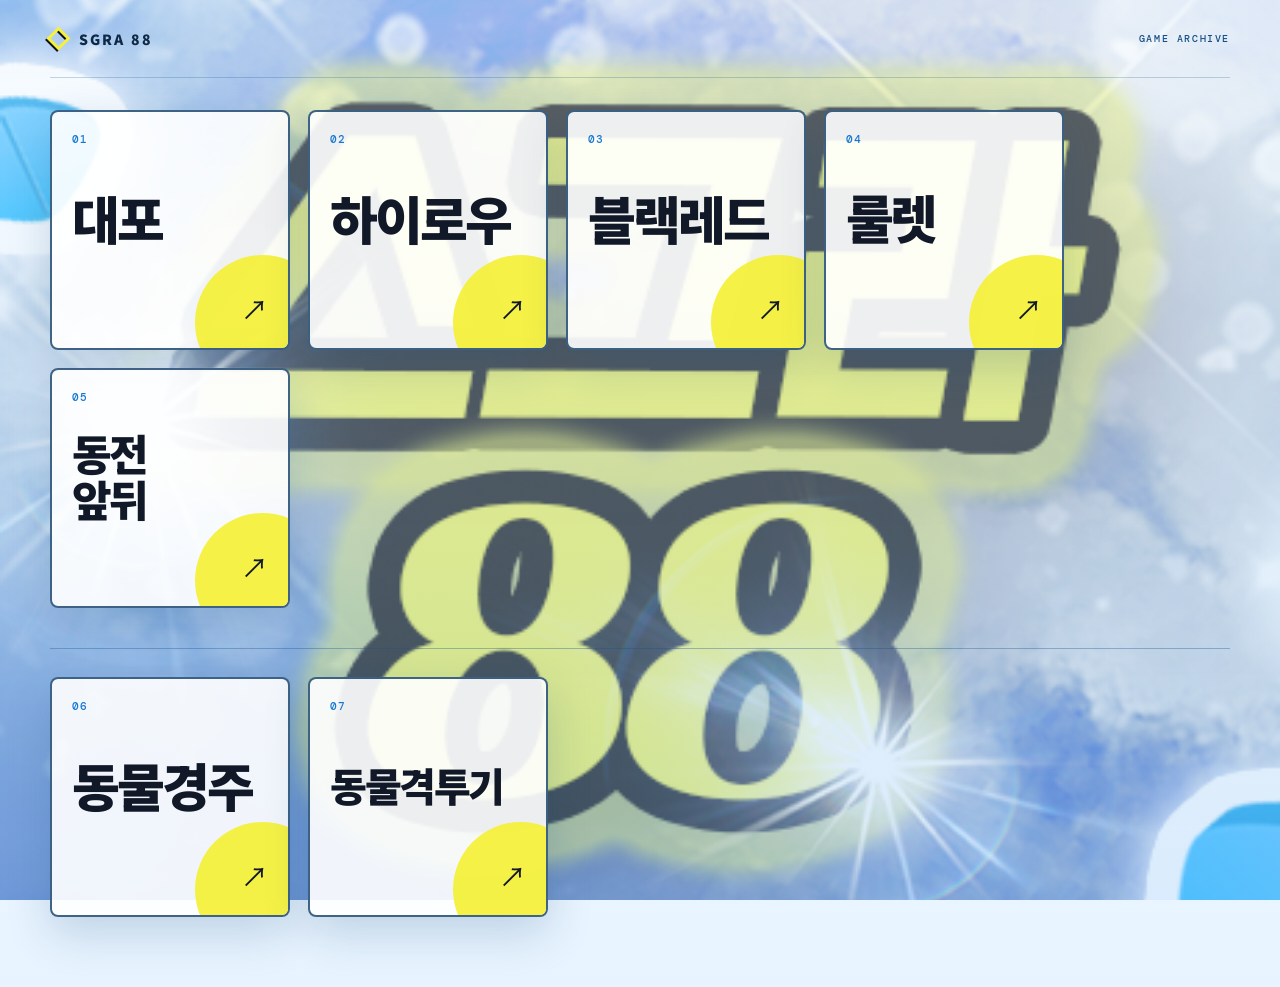
==== index.html @ 83e53ec9 "Rename wheel game to roulette" ====
<!doctype html>
<html lang="ko">
<head>
  <meta charset="UTF-8">
  <meta name="viewport" content="width=device-width,initial-scale=1">
  <meta name="theme-color" content="#8ec5ff">
  <meta name="description" content="스그라88의 브라우저 미니게임 모음">
  <meta property="og:title" content="SGRA 88 — Mini Games">
  <meta property="og:description" content="스그라88 미니게임 대포를 플레이하세요.">
  <meta property="og:type" content="website">
  <meta property="og:image" content="https://namharu.github.io/sgra88/og.png?v=2">
  <title>SGRA 88 — Mini Games</title>
  <link rel="stylesheet" href="hub-sgra88.css?v=square-grid-1">
</head>
<body>
  <main class="hub">
    <header>
      <a class="logo" href="./"><span></span>SGRA 88</a>
      <p>GAME ARCHIVE</p>
    </header>
    <section class="library" aria-label="게임 목록">
      <a class="game-title" href="games/cannon/" aria-label="대포 게임 시작">
        <span class="number">01</span>
        <span class="name">대포</span>
        <span class="arrow" aria-hidden="true">↗</span>
      </a>
      <a class="game-title" href="games/highlow/" aria-label="하이로우 게임 시작">
        <span class="number">02</span>
        <span class="name">하이로우</span>
        <span class="arrow" aria-hidden="true">↗</span>
      </a>
      <a class="game-title" href="games/blackred/" aria-label="블랙레드 게임 시작">
        <span class="number">03</span>
        <span class="name">블랙레드</span>
        <span class="arrow" aria-hidden="true">↗</span>
      </a>
      <a class="game-title wheel-title" href="games/wheel/" aria-label="룰렛 게임 시작">
        <span class="number">04</span>
        <span class="name">룰렛</span>
        <span class="arrow" aria-hidden="true">↗</span>
      </a>
      <a class="game-title coin-title" href="games/coin/" aria-label="동전 앞뒤 게임 시작">
        <span class="number">05</span>
        <span class="name">동전<br>앞뒤</span>
        <span class="arrow" aria-hidden="true">↗</span>
      </a>
    </section>
    <div class="archive-divider" aria-hidden="true"></div>
    <section class="featured-library" aria-label="동물경주 게임">
      <a class="game-title race-title" href="games/race/" aria-label="동물경주 게임 시작">
        <span class="number">06</span>
        <span class="name">동물경주</span>
        <span class="arrow" aria-hidden="true">↗</span>
      </a>
      <a class="game-title cliff-title" href="games/cliff/" aria-label="동물격투기 게임 시작">
        <span class="number">07</span>
        <span class="name">동물격투기</span>
        <span class="arrow" aria-hidden="true">↗</span>
      </a>
    </section>
  </main>
</body>
</html>
---- hub-sgra88.css ----
@import url("https://fonts.googleapis.com/css2?family=DM+Mono:wght@400;500&family=Noto+Sans+KR:wght@500;700;900&display=swap");

:root {
  --ink: #111827;
  --blue: #1677d2;
  --yellow: #f5f13d;
  --line: rgba(10, 70, 135, 0.22);
}

* { box-sizing: border-box; }
html, body { min-height: 100%; }

body {
  margin: 0;
  color: var(--ink);
  background:
    linear-gradient(rgba(229, 244, 255, 0.32), rgba(185, 222, 255, 0.34)),
    url("og.png?v=sgra88-2") center / cover fixed;
  font-family: "Noto Sans KR", system-ui, sans-serif;
}

body::before {
  content: "";
  position: fixed;
  inset: 0;
  pointer-events: none;
  background: linear-gradient(180deg, rgba(255,255,255,.1), rgba(51,140,220,.08));
}

.hub {
  position: relative;
  width: min(1180px, calc(100% - 40px));
  min-height: 100vh;
  margin: auto;
}

header {
  height: 78px;
  display: flex;
  align-items: center;
  justify-content: space-between;
  border-bottom: 1px solid rgba(20, 83, 145, .24);
}

header p {
  margin: 0;
  color: #164f85;
  font: 500 10px "DM Mono", monospace;
  letter-spacing: .16em;
}

.logo {
  display: flex;
  align-items: center;
  gap: 12px;
  color: #0e2945;
  font-size: 14px;
  font-weight: 900;
  letter-spacing: .14em;
  text-decoration: none;
}

.logo span {
  width: 17px;
  height: 17px;
  border: 3px solid var(--yellow);
  transform: rotate(45deg);
  filter: drop-shadow(0 2px 0 #111);
}

.library {
  display: grid;
  grid-template-columns: repeat(auto-fill, minmax(210px, 240px));
  grid-auto-rows: 240px;
  gap: 18px;
  align-content: start;
  padding: 32px 0;
}

.archive-divider {
  height: 1px;
  margin: 8px 0 28px;
  border-top: 1px solid rgba(20, 83, 145, .35);
}

.featured-library {
  display: grid;
  grid-template-columns: repeat(2, 240px);
  grid-auto-rows: 240px;
  gap: 18px;
  padding-bottom: 70px;
}
.featured-library .game-title { width: 240px; height: 240px; }

.race-title::before { background: #ff8b61; }
.cliff-title::before { background: #8f7bea; }
.cliff-title .name { font-size: 40px; line-height: 1.05; }
.wheel-title::before { background: #56e0d4; }
.wheel-title .name { font-size: 52px; line-height: 1.05; letter-spacing: -.07em; }
.coin-title::before { background: #ffbd35; }
.coin-title .name { font-size: 43px; line-height: 1.05; }

.game-title {
  position: relative;
  display: grid;
  grid-template-rows: auto 1fr auto;
  padding: 20px;
  border: 2px solid rgba(16, 61, 103, .8);
  border-radius: 8px;
  color: var(--ink);
  background: rgba(255, 255, 255, .9);
  text-decoration: none;
  box-shadow: 0 16px 45px rgba(22, 72, 120, .2);
  overflow: hidden;
  transition: transform .2s ease, box-shadow .2s ease;
}

.game-title::before {
  content: "";
  position: absolute;
  right: -42px;
  bottom: -42px;
  width: 135px;
  height: 135px;
  border-radius: 50%;
  background: var(--yellow);
  opacity: .95;
}

.game-title:hover,
.game-title:focus-visible {
  transform: translateY(-6px);
  box-shadow: 0 24px 55px rgba(22, 72, 120, .3);
  outline: 3px solid rgba(245, 241, 61, .65);
  outline-offset: 3px;
}

.game-title span { position: relative; z-index: 1; }
.number { color: var(--blue); font: 500 11px "DM Mono", monospace; letter-spacing: .12em; }
.name { align-self: center; font-size: 52px; font-weight: 900; letter-spacing: -.06em; }
.arrow { justify-self: end; font-size: 27px; transition: transform .2s ease; }
.game-title:hover .arrow { transform: translate(4px, -4px); }

@media (max-width: 580px) {
  .hub { width: calc(100% - 24px); }
  header { height: 66px; }
  header p { display: none; }
  .library {
    grid-template-columns: repeat(2, minmax(0, 1fr));
    grid-auto-rows: auto;
    gap: 10px;
    padding-top: 18px;
  }
  .archive-divider { margin: 8px 0 18px; }
  .featured-library { grid-template-columns: repeat(2, minmax(0, 1fr)); grid-auto-rows: auto; padding-bottom: 32px; }
  .featured-library .game-title { width: auto; height: auto; aspect-ratio: 1; }
  .game-title { aspect-ratio: 1; padding: 15px; }
  .name { font-size: clamp(32px, 12vw, 48px); }
}
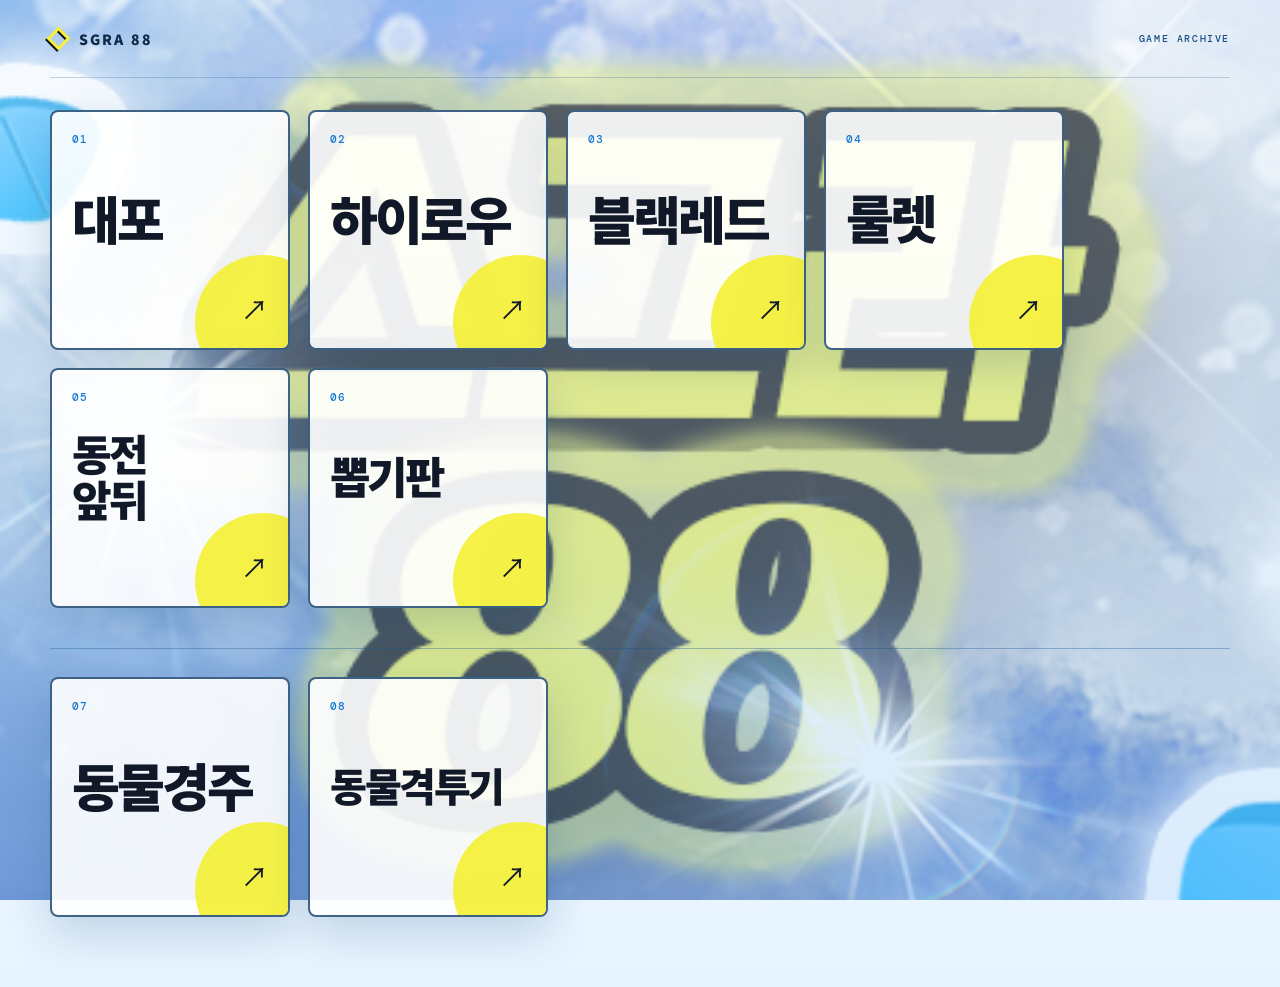
==== commit 8786424e: "Add lucky draw board game" ====
--- a/index.html
+++ b/index.html
@@ -10,7 +10,7 @@
   <meta property="og:type" content="website">
   <meta property="og:image" content="https://namharu.github.io/sgra88/og.png?v=2">
   <title>SGRA 88 — Mini Games</title>
-  <link rel="stylesheet" href="hub-sgra88.css?v=square-grid-1">
+  <link rel="stylesheet" href="hub-sgra88.css?v=square-grid-2">
 </head>
 <body>
   <main class="hub">
@@ -44,16 +44,21 @@
         <span class="name">동전<br>앞뒤</span>
         <span class="arrow" aria-hidden="true">↗</span>
       </a>
+      <a class="game-title draw-title" href="games/draw/" aria-label="뽑기판 게임 시작">
+        <span class="number">06</span>
+        <span class="name">뽑기판</span>
+        <span class="arrow" aria-hidden="true">↗</span>
+      </a>
     </section>
     <div class="archive-divider" aria-hidden="true"></div>
     <section class="featured-library" aria-label="동물경주 게임">
       <a class="game-title race-title" href="games/race/" aria-label="동물경주 게임 시작">
-        <span class="number">06</span>
+        <span class="number">07</span>
         <span class="name">동물경주</span>
         <span class="arrow" aria-hidden="true">↗</span>
       </a>
       <a class="game-title cliff-title" href="games/cliff/" aria-label="동물격투기 게임 시작">
-        <span class="number">07</span>
+        <span class="number">08</span>
         <span class="name">동물격투기</span>
         <span class="arrow" aria-hidden="true">↗</span>
       </a>
--- a/hub-sgra88.css
+++ b/hub-sgra88.css
@@ -99,6 +99,8 @@
 .wheel-title .name { font-size: 52px; line-height: 1.05; letter-spacing: -.07em; }
 .coin-title::before { background: #ffbd35; }
 .coin-title .name { font-size: 43px; line-height: 1.05; }
+.draw-title::before { background: #ff6fae; }
+.draw-title .name { font-size: 44px; line-height: 1.05; }
 
 .game-title {
   position: relative;
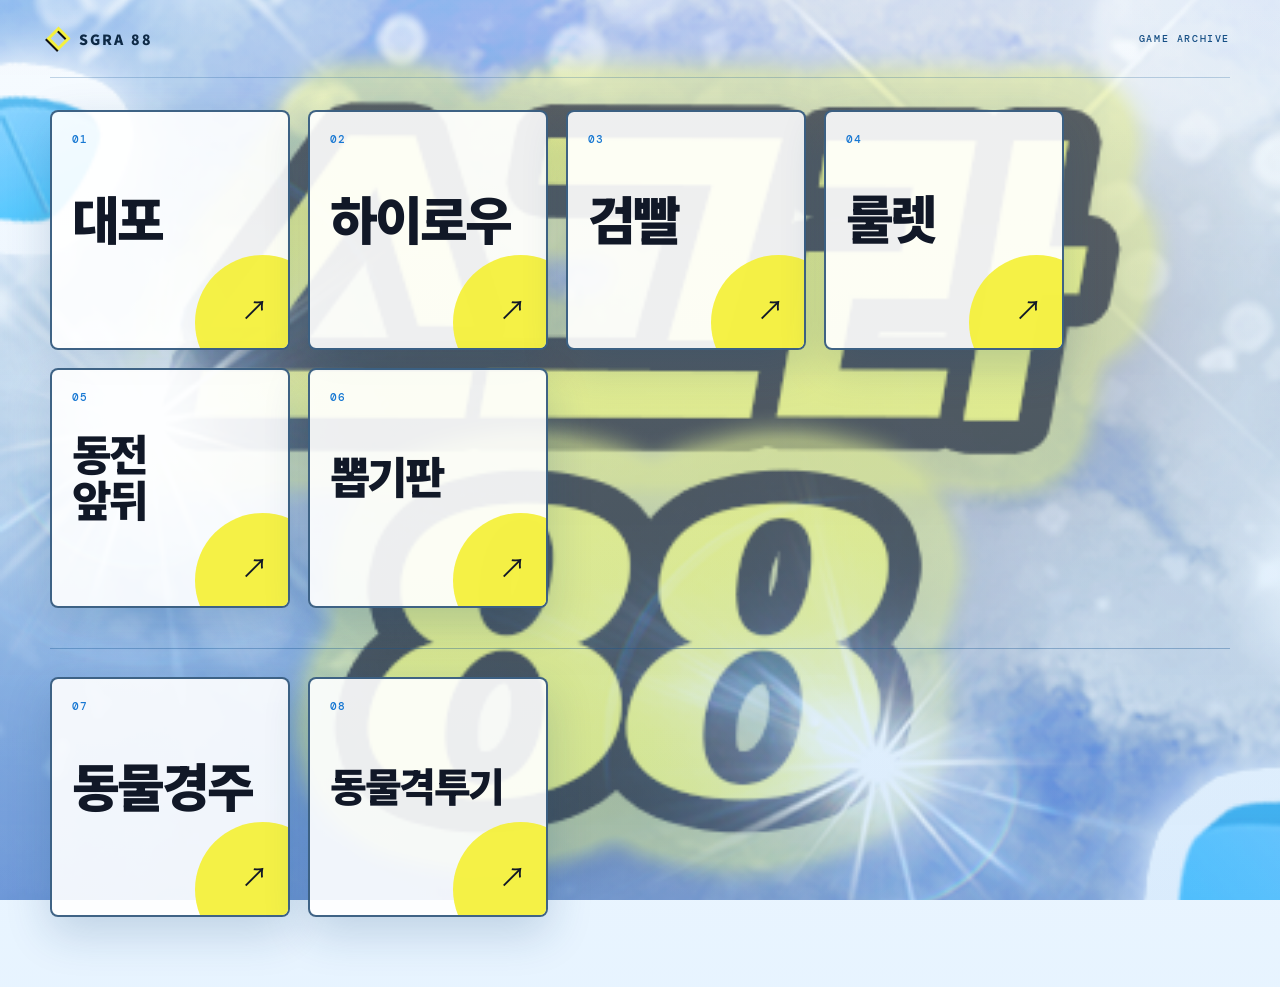
==== commit 039a1aa4: "Apply unified dark game panels" ====
--- a/index.html
+++ b/index.html
@@ -29,9 +29,9 @@
         <span class="name">하이로우</span>
         <span class="arrow" aria-hidden="true">↗</span>
       </a>
-      <a class="game-title" href="games/blackred/" aria-label="블랙레드 게임 시작">
+      <a class="game-title" href="games/blackred/" aria-label="검빨 게임 시작">
         <span class="number">03</span>
-        <span class="name">블랙레드</span>
+        <span class="name">검빨</span>
         <span class="arrow" aria-hidden="true">↗</span>
       </a>
       <a class="game-title wheel-title" href="games/wheel/" aria-label="룰렛 게임 시작">
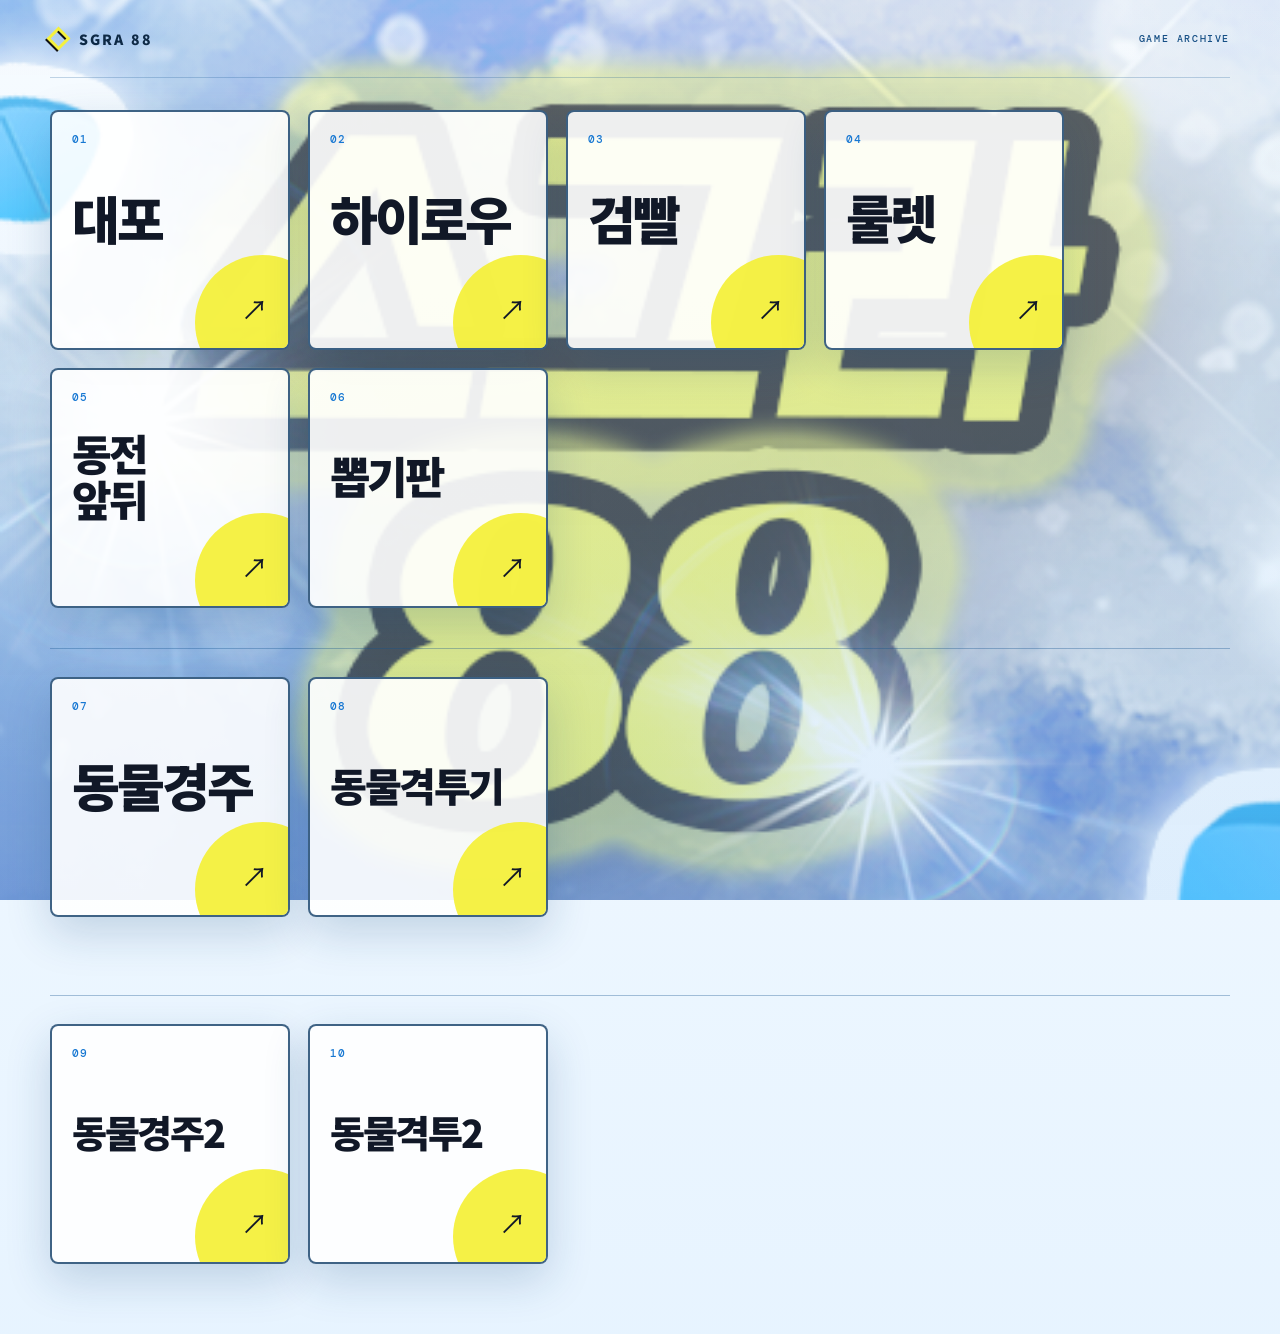
==== commit f1231f82: "Add Animal Race 2 and Animal Battle 2" ====
--- a/index.html
+++ b/index.html
@@ -10,7 +10,7 @@
   <meta property="og:type" content="website">
   <meta property="og:image" content="https://namharu.github.io/sgra88/og.png?v=2">
   <title>SGRA 88 — Mini Games</title>
-  <link rel="stylesheet" href="hub-sgra88.css?v=square-grid-2">
+  <link rel="stylesheet" href="hub-sgra88.css?v=square-grid-3">
 </head>
 <body>
   <main class="hub">
@@ -63,6 +63,19 @@
         <span class="arrow" aria-hidden="true">↗</span>
       </a>
     </section>
+    <div class="archive-divider" aria-hidden="true"></div>
+    <section class="featured-library animal-series-two" aria-label="동물 시리즈 2">
+      <a class="game-title race2-title" href="games/race2/" aria-label="동물경주2 게임 시작">
+        <span class="number">09</span>
+        <span class="name">동물경주2</span>
+        <span class="arrow" aria-hidden="true">↗</span>
+      </a>
+      <a class="game-title cliff2-title" href="games/cliff2/" aria-label="동물격투2 게임 시작">
+        <span class="number">10</span>
+        <span class="name">동물격투2</span>
+        <span class="arrow" aria-hidden="true">↗</span>
+      </a>
+    </section>
   </main>
 </body>
 </html>
--- a/hub-sgra88.css
+++ b/hub-sgra88.css
@@ -95,6 +95,11 @@
 .race-title::before { background: #ff8b61; }
 .cliff-title::before { background: #8f7bea; }
 .cliff-title .name { font-size: 40px; line-height: 1.05; }
+.race2-title::before { background: #47d8c5; }
+.cliff2-title::before { background: #ff6b6b; }
+.race2-title .name,
+.cliff2-title .name { font-size: 38px; line-height: 1.05; }
+.animal-series-two { padding-bottom: 70px; }
 .wheel-title::before { background: #56e0d4; }
 .wheel-title .name { font-size: 52px; line-height: 1.05; letter-spacing: -.07em; }
 .coin-title::before { background: #ffbd35; }
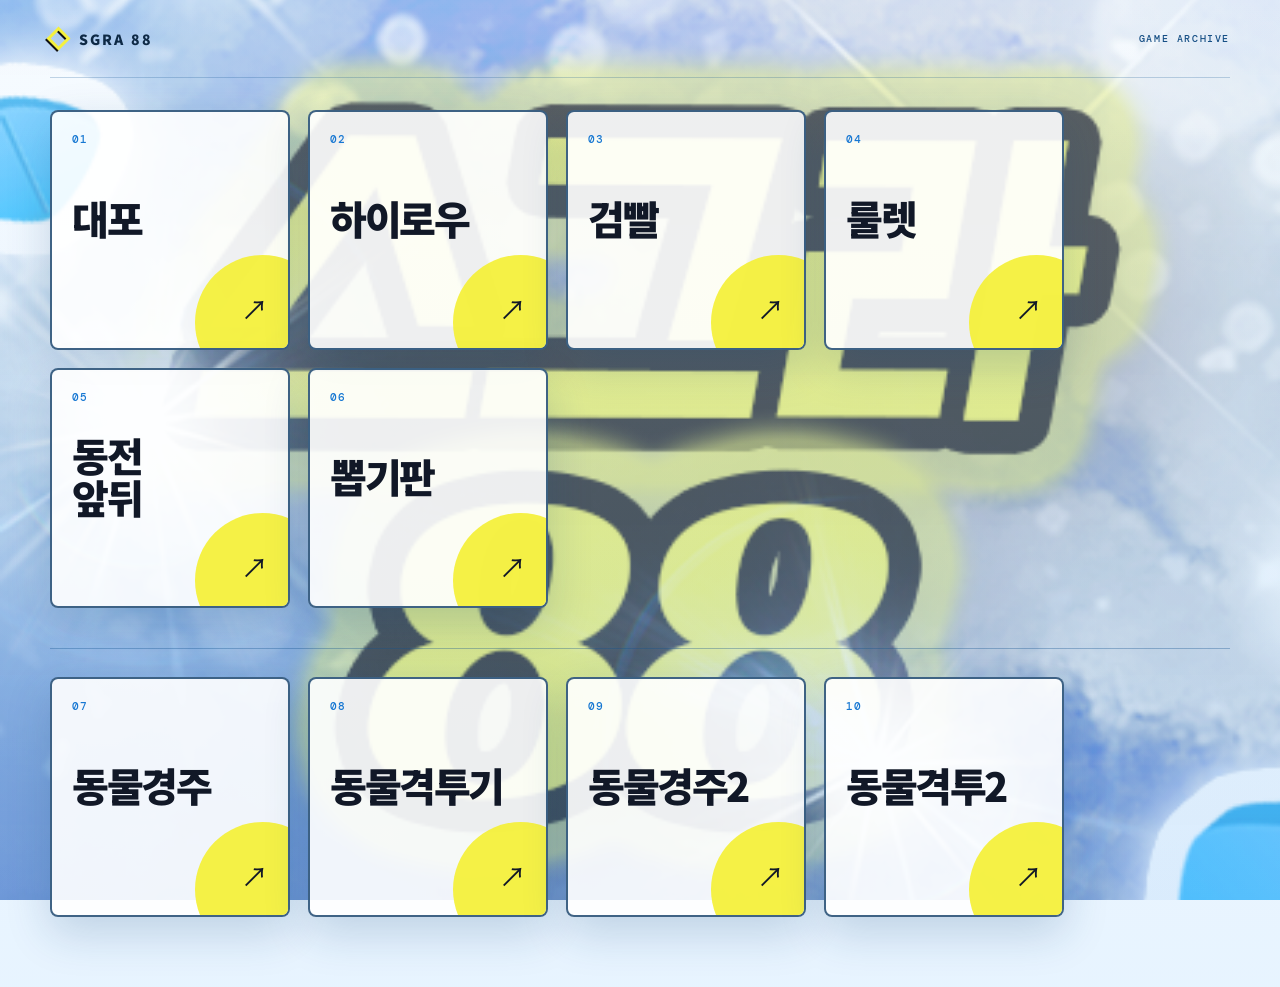
==== commit ade31fbe: "Align animal games and unify title sizes" ====
--- a/index.html
+++ b/index.html
@@ -10,7 +10,7 @@
   <meta property="og:type" content="website">
   <meta property="og:image" content="https://namharu.github.io/sgra88/og.png?v=2">
   <title>SGRA 88 — Mini Games</title>
-  <link rel="stylesheet" href="hub-sgra88.css?v=square-grid-3">
+  <link rel="stylesheet" href="hub-sgra88.css?v=square-grid-4">
 </head>
 <body>
   <main class="hub">
@@ -62,9 +62,6 @@
         <span class="name">동물격투기</span>
         <span class="arrow" aria-hidden="true">↗</span>
       </a>
-    </section>
-    <div class="archive-divider" aria-hidden="true"></div>
-    <section class="featured-library animal-series-two" aria-label="동물 시리즈 2">
       <a class="game-title race2-title" href="games/race2/" aria-label="동물경주2 게임 시작">
         <span class="number">09</span>
         <span class="name">동물경주2</span>
--- a/hub-sgra88.css
+++ b/hub-sgra88.css
@@ -85,7 +85,7 @@
 
 .featured-library {
   display: grid;
-  grid-template-columns: repeat(2, 240px);
+  grid-template-columns: repeat(4, 240px);
   grid-auto-rows: 240px;
   gap: 18px;
   padding-bottom: 70px;
@@ -94,18 +94,11 @@
 
 .race-title::before { background: #ff8b61; }
 .cliff-title::before { background: #8f7bea; }
-.cliff-title .name { font-size: 40px; line-height: 1.05; }
 .race2-title::before { background: #47d8c5; }
 .cliff2-title::before { background: #ff6b6b; }
-.race2-title .name,
-.cliff2-title .name { font-size: 38px; line-height: 1.05; }
-.animal-series-two { padding-bottom: 70px; }
 .wheel-title::before { background: #56e0d4; }
-.wheel-title .name { font-size: 52px; line-height: 1.05; letter-spacing: -.07em; }
 .coin-title::before { background: #ffbd35; }
-.coin-title .name { font-size: 43px; line-height: 1.05; }
 .draw-title::before { background: #ff6fae; }
-.draw-title .name { font-size: 44px; line-height: 1.05; }
 
 .game-title {
   position: relative;
@@ -144,7 +137,7 @@
 
 .game-title span { position: relative; z-index: 1; }
 .number { color: var(--blue); font: 500 11px "DM Mono", monospace; letter-spacing: .12em; }
-.name { align-self: center; font-size: 52px; font-weight: 900; letter-spacing: -.06em; }
+.name { align-self: center; font-size: 40px; line-height: 1.05; font-weight: 900; letter-spacing: -.06em; }
 .arrow { justify-self: end; font-size: 27px; transition: transform .2s ease; }
 .game-title:hover .arrow { transform: translate(4px, -4px); }
 
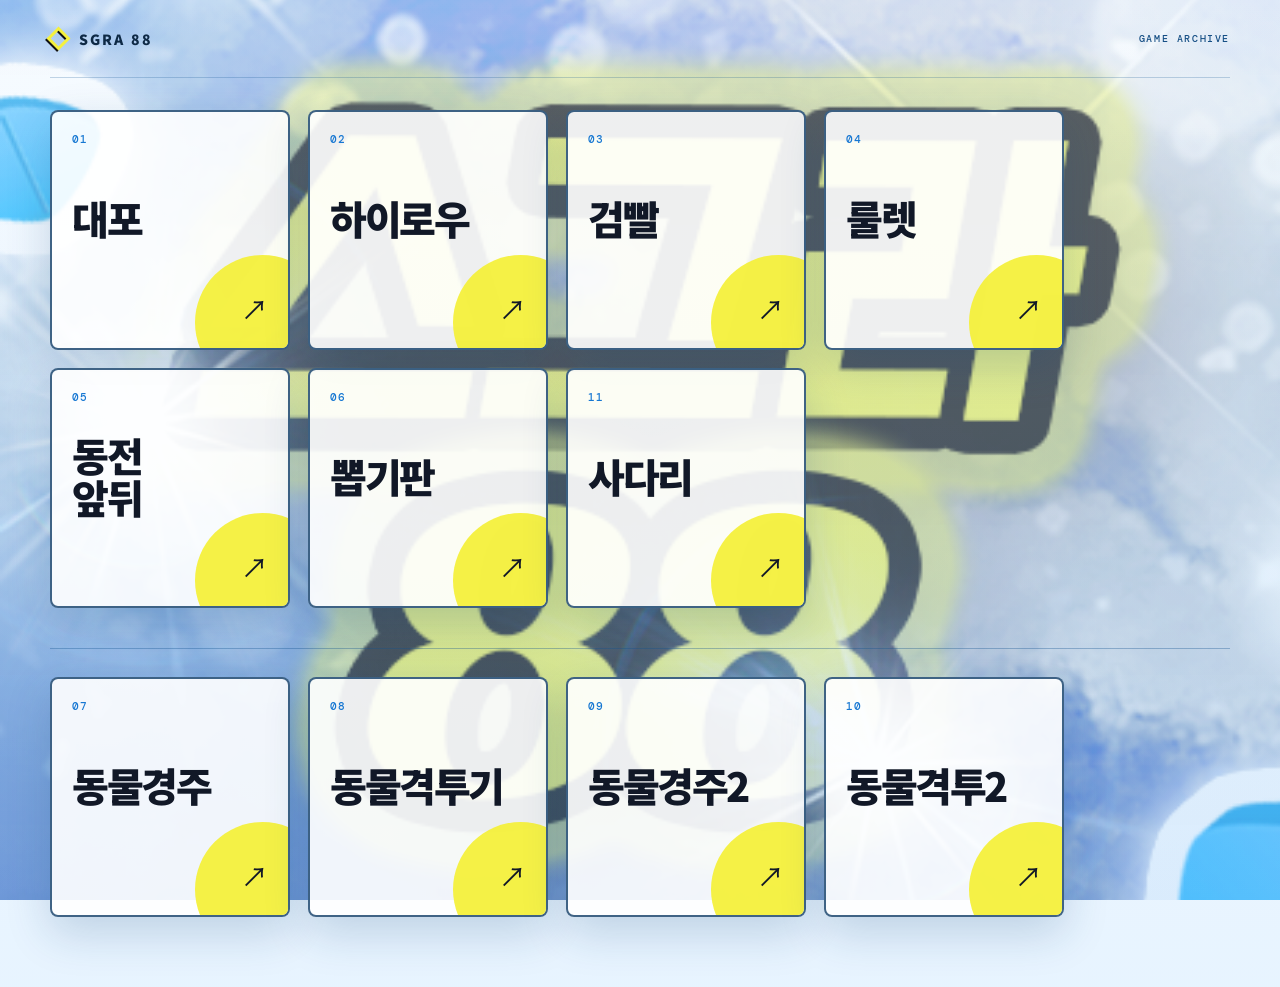
==== commit d01cfd92: "Add saved ladder game" ====
--- a/index.html
+++ b/index.html
@@ -10,7 +10,7 @@
   <meta property="og:type" content="website">
   <meta property="og:image" content="https://namharu.github.io/sgra88/og.png?v=2">
   <title>SGRA 88 — Mini Games</title>
-  <link rel="stylesheet" href="hub-sgra88.css?v=square-grid-4">
+  <link rel="stylesheet" href="hub-sgra88.css?v=square-grid-5">
 </head>
 <body>
   <main class="hub">
@@ -49,6 +49,11 @@
         <span class="name">뽑기판</span>
         <span class="arrow" aria-hidden="true">↗</span>
       </a>
+      <a class="game-title ladder-title" href="games/ladder/" aria-label="사다리 게임 시작">
+        <span class="number">11</span>
+        <span class="name">사다리</span>
+        <span class="arrow" aria-hidden="true">↗</span>
+      </a>
     </section>
     <div class="archive-divider" aria-hidden="true"></div>
     <section class="featured-library" aria-label="동물경주 게임">
--- a/hub-sgra88.css
+++ b/hub-sgra88.css
@@ -99,6 +99,7 @@
 .wheel-title::before { background: #56e0d4; }
 .coin-title::before { background: #ffbd35; }
 .draw-title::before { background: #ff6fae; }
+.ladder-title::before { background: #66e29a; }
 
 .game-title {
   position: relative;
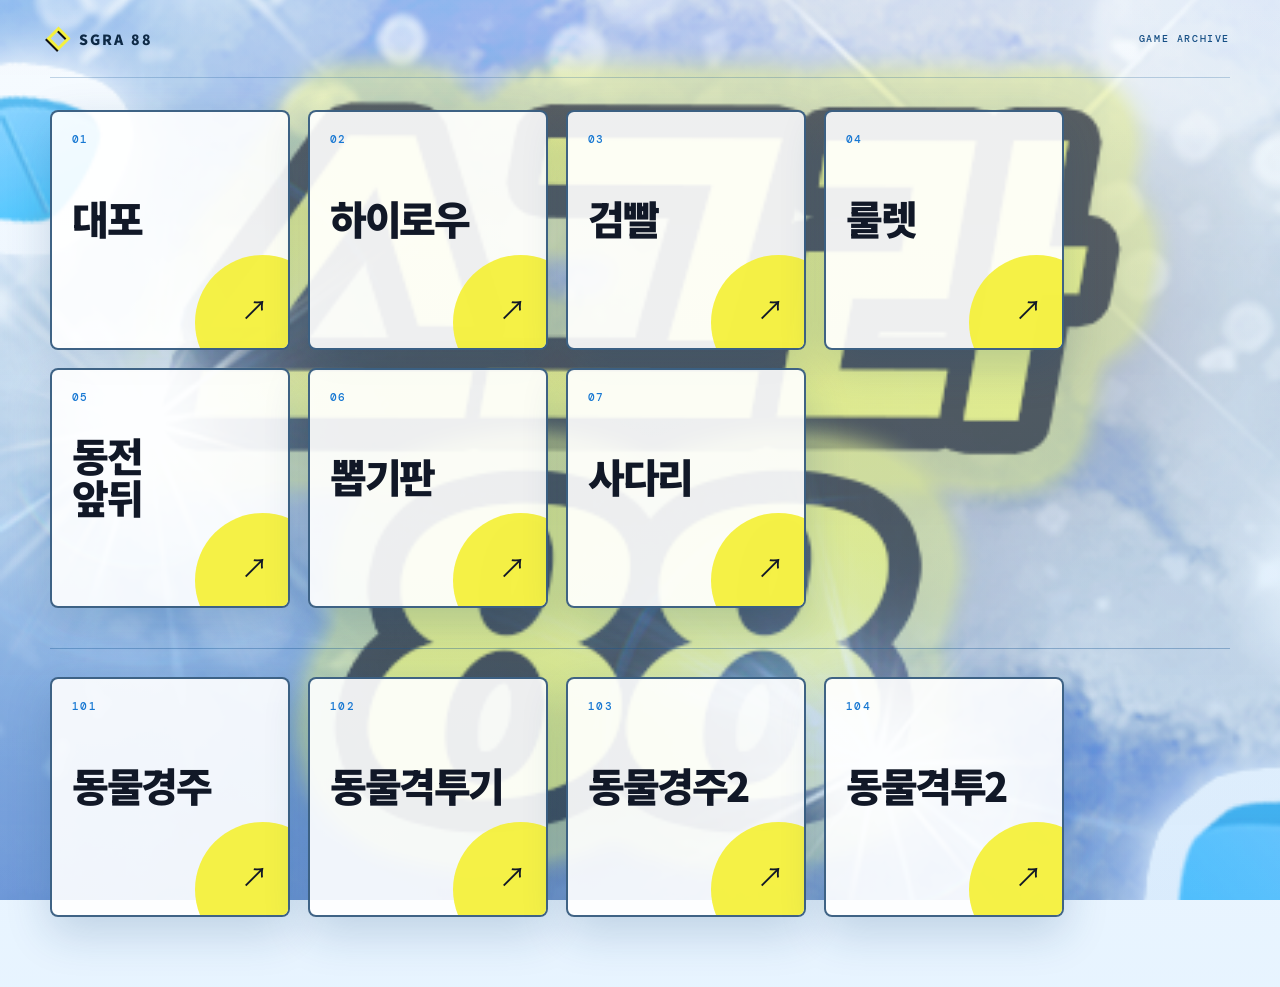
==== commit b21cb189: "Renumber game groups" ====
--- a/index.html
+++ b/index.html
@@ -50,7 +50,7 @@
         <span class="arrow" aria-hidden="true">↗</span>
       </a>
       <a class="game-title ladder-title" href="games/ladder/" aria-label="사다리 게임 시작">
-        <span class="number">11</span>
+        <span class="number">07</span>
         <span class="name">사다리</span>
         <span class="arrow" aria-hidden="true">↗</span>
       </a>
@@ -58,22 +58,22 @@
     <div class="archive-divider" aria-hidden="true"></div>
     <section class="featured-library" aria-label="동물경주 게임">
       <a class="game-title race-title" href="games/race/" aria-label="동물경주 게임 시작">
-        <span class="number">07</span>
+        <span class="number">101</span>
         <span class="name">동물경주</span>
         <span class="arrow" aria-hidden="true">↗</span>
       </a>
       <a class="game-title cliff-title" href="games/cliff/" aria-label="동물격투기 게임 시작">
-        <span class="number">08</span>
+        <span class="number">102</span>
         <span class="name">동물격투기</span>
         <span class="arrow" aria-hidden="true">↗</span>
       </a>
       <a class="game-title race2-title" href="games/race2/" aria-label="동물경주2 게임 시작">
-        <span class="number">09</span>
+        <span class="number">103</span>
         <span class="name">동물경주2</span>
         <span class="arrow" aria-hidden="true">↗</span>
       </a>
       <a class="game-title cliff2-title" href="games/cliff2/" aria-label="동물격투2 게임 시작">
-        <span class="number">10</span>
+        <span class="number">104</span>
         <span class="name">동물격투2</span>
         <span class="arrow" aria-hidden="true">↗</span>
       </a>
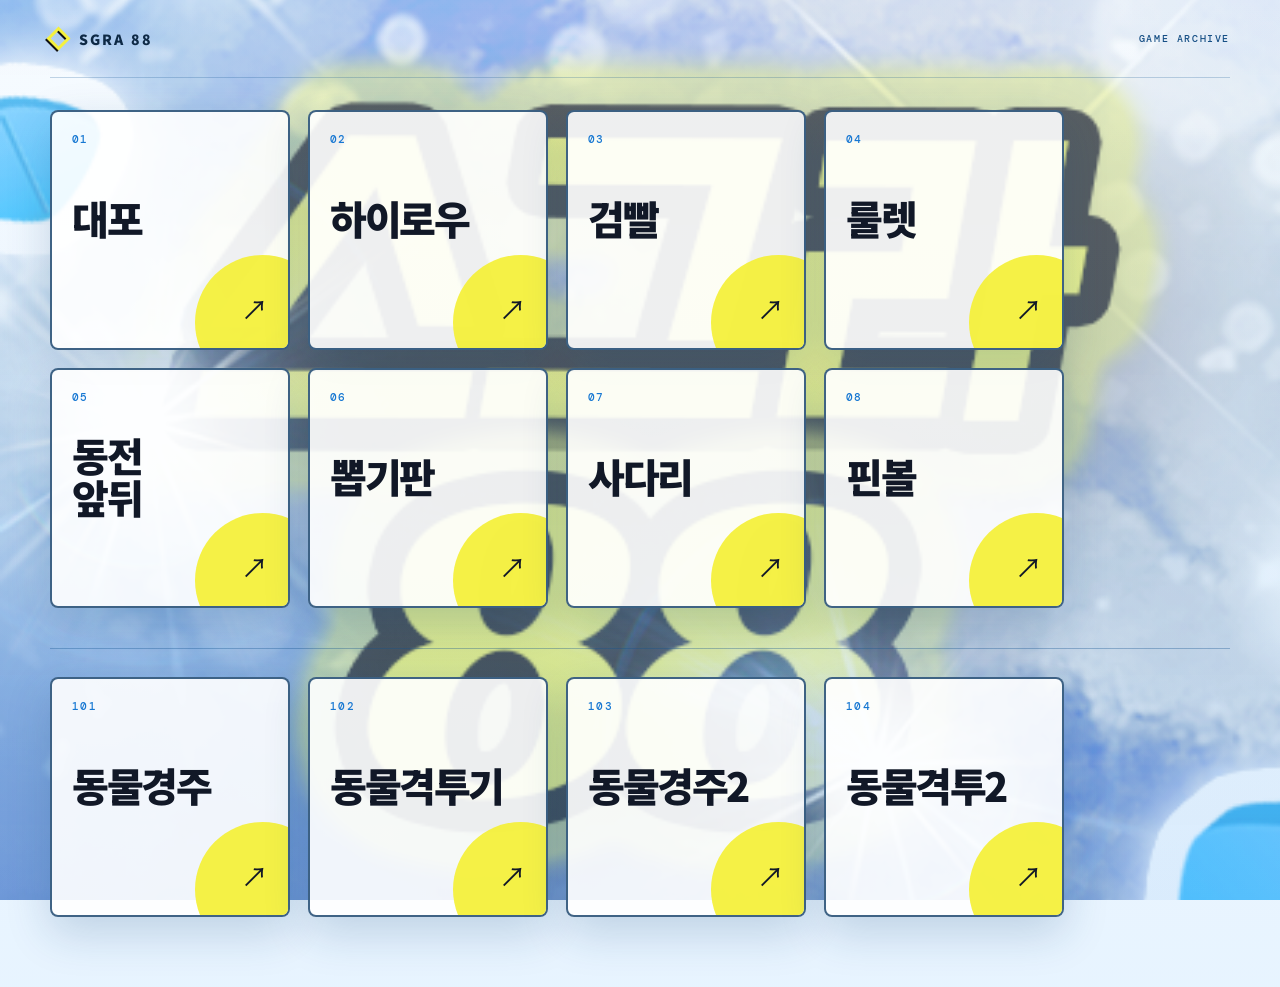
==== commit 30ac3150: "Add SGRA pinball game as number 08" ====
--- a/index.html
+++ b/index.html
@@ -54,6 +54,11 @@
         <span class="name">사다리</span>
         <span class="arrow" aria-hidden="true">↗</span>
       </a>
+      <a class="game-title pinball-title" href="games/pinball/" aria-label="핀볼 게임 시작">
+        <span class="number">08</span>
+        <span class="name">핀볼</span>
+        <span class="arrow" aria-hidden="true">↗</span>
+      </a>
     </section>
     <div class="archive-divider" aria-hidden="true"></div>
     <section class="featured-library" aria-label="동물경주 게임">
--- a/hub-sgra88.css
+++ b/hub-sgra88.css
@@ -100,6 +100,7 @@
 .coin-title::before { background: #ffbd35; }
 .draw-title::before { background: #ff6fae; }
 .ladder-title::before { background: #66e29a; }
+.pinball-title::before { background: #7b8cff; }
 
 .game-title {
   position: relative;
